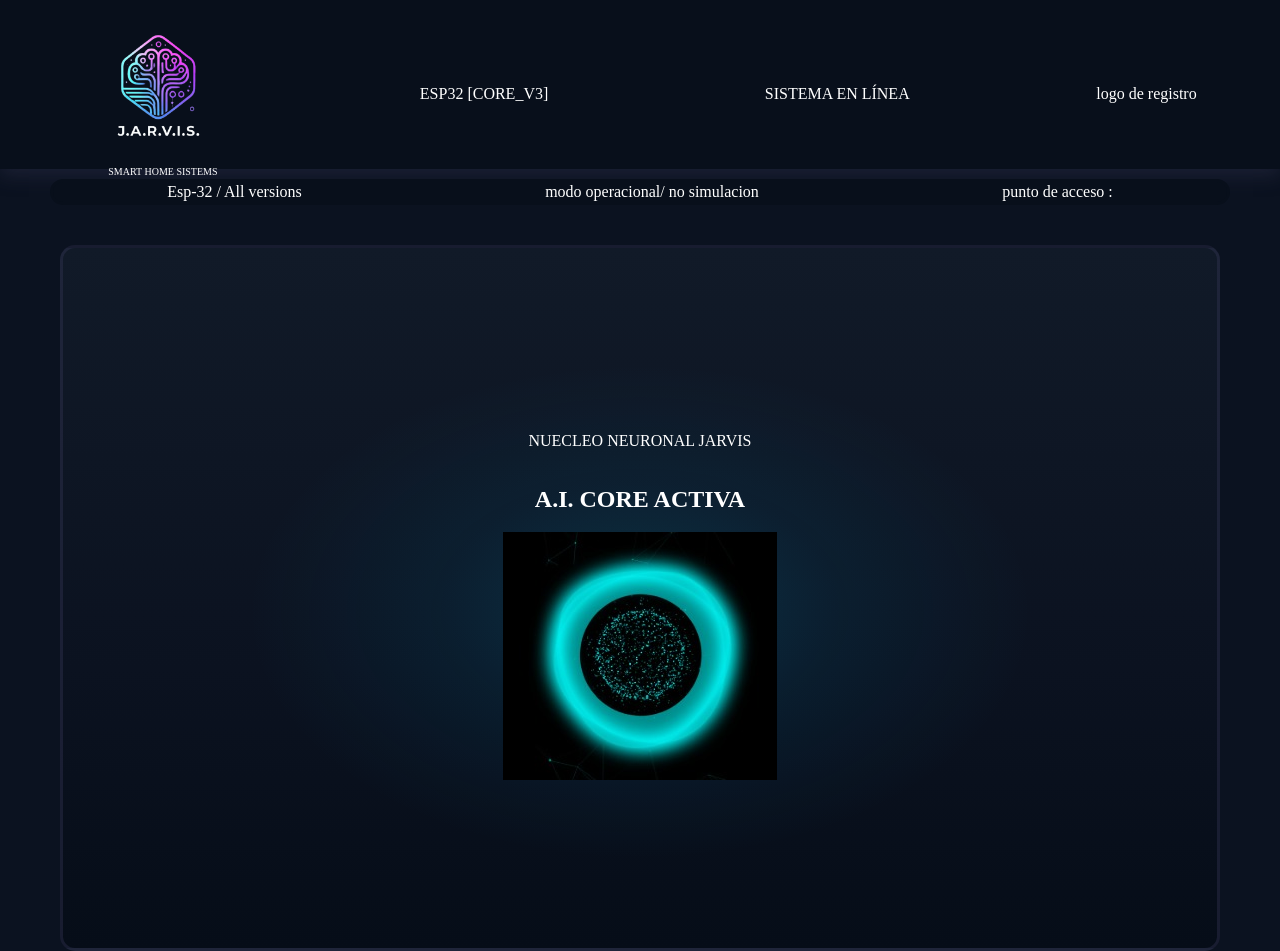
==== interfaz.html @ 3b801b00 "version_2.1.0_joan" ====
<!DOCTYPE html>
<html lang="es">
<head>
    <meta charset="UTF-8">
    <meta name="viewport" content="width=, initial-scale=1.0">
    <link rel="stylesheet" href="estilos_interfaz.css">
    <title>J.A.R.V.I.S</title>
</head>
<body>
    <main class="principal">
        <div class="logos">
            <img src="imagenes/Gemini_Generated_Image_ahskaaahskaaahsk-removebg-preview.png" alt="logo">
            <p>SMART HOME SISTEMS</p>
        </div>
        
        <!-- Indicador ESP32 -->
        <div class="esp32-badge">
        <span>ESP32 [CORE_V3]</span>
        <span class="status-dot"></span>
        </div>

        <!-- Estado del sistema -->
        <div class="system-status">
        <span class="status-dot"></span>
        <span>SISTEMA EN LÍNEA</span>
        </div>
        
        <!-- logo de registro -->
        <p>logo de registro</p>
    </main>
    <div class="sobre-sombra"></div>
    <section class="bar-status">
        <p>Esp-32 / All versions</p>
        <p>modo operacional/ no simulacion </p>
        <p>punto de acceso :</p>
    </section>
    <section class="modelo-jarvis">
        <p>NUECLEO NEURONAL JARVIS </p>
        <h1>A.I. CORE ACTIVA</h1>
        <img src="imagenes/logo-IA.png" alt="interfaz">
    </section>

</body>
</html>
---- estilos_interfaz.css ----
body{
    background-color: #0B1220;
    color:white;
    margin: 0;
}

/* estilos main */

.principal{
    display: flex;
    flex-direction: row;
    align-items: center;
    gap: 20px;
    justify-content: space-around;
    background-color: #080F1B;
    padding-top: 19px ;
    box-shadow: 0 6px 18px rgba(59, 59, 93, 0.35);
    height: 150px;
}

.logos img{
    width: 150px;
    height: 150px;
}
.logos p{
    margin: 0;
    font-size: 10px;
    margin-top: -21;
    margin-left: 25px;
}
.esp32-badge,
.system-status{
    display: flex;
    align-items: center;
    gap: 15px;
    position: relative;
}

.bar-status{
    display: flex;
    flex-direction: row;
    align-items: center;
    gap: 15px;
    justify-content: space-around;
    background-color: #080F1B;
    border: solid #080F1B;
    border-radius: 15px;
    height: 20px;
    margin-left: 50px;
    margin-right: 50px;
    margin-top: 10px;
}

.modelo-jarvis{
    border: solid rgba(59, 59, 93, 0.35);
    border-radius: 15px ;
    border-width: 3px;
    height: 700px;
    margin-left: 60px;
    margin-right: 60px;
    margin-top: 40px;
    display: flex;
    flex-direction: column;
    align-content: center;
    align-items: center;
    justify-content: center;
   background:
  radial-gradient(
    ellipse at 50% 52%,
    rgba(0, 210, 255, 0.16) 0%,
    rgba(0, 150, 200, 0.08) 25%,
    transparent 48%
  ),
  linear-gradient(
    180deg,
    #111a28 0%,
    #0b1220 60%,
    #060d18 100%
  );
}
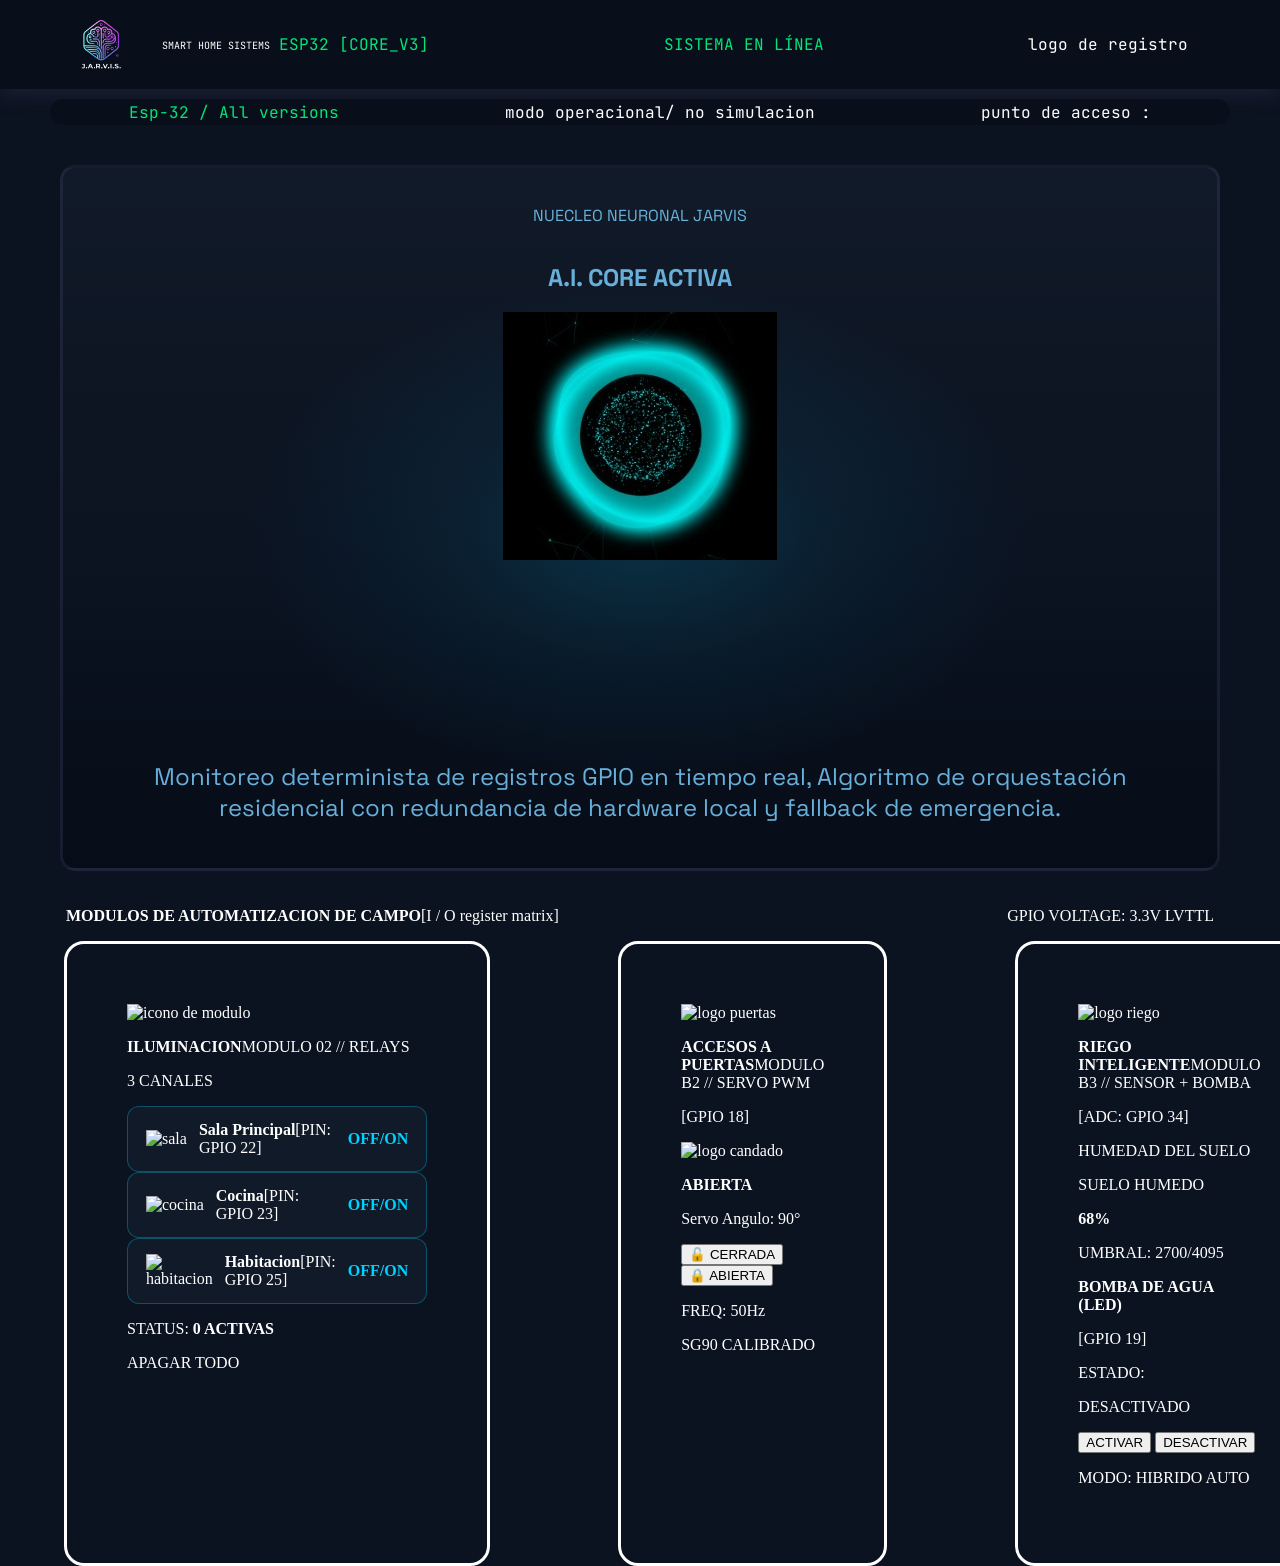
==== commit 12387831: "Merge branch 'McLovin023:main' into main" ====
--- a/interfaz.html
+++ b/interfaz.html
@@ -3,6 +3,9 @@
 <head>
     <meta charset="UTF-8">
     <meta name="viewport" content="width=, initial-scale=1.0">
+    <link rel="preconnect" href="https://fonts.googleapis.com">
+    <link rel="preconnect" href="https://fonts.gstatic.com" crossorigin>
+    <link href="https://fonts.googleapis.com/css2?family=JetBrains+Mono:ital,wght@0,100..800;1,100..800&family=Space+Grotesk:wght@300..700&display=swap" rel="stylesheet">
     <link rel="stylesheet" href="estilos_interfaz.css">
     <title>J.A.R.V.I.S</title>
 </head>
@@ -30,7 +33,7 @@
     </main>
     <div class="sobre-sombra"></div>
     <section class="bar-status">
-        <p>Esp-32 / All versions</p>
+        <p class="nombre">Esp-32 / All versions</p>
         <p>modo operacional/ no simulacion </p>
         <p>punto de acceso :</p>
     </section>
@@ -38,7 +41,101 @@
         <p>NUECLEO NEURONAL JARVIS </p>
         <h1>A.I. CORE ACTIVA</h1>
         <img src="imagenes/logo-IA.png" alt="interfaz">
+        <p class="texto_inferior">Monitoreo determinista de registros GPIO en tiempo real, Algoritmo de orquestación residencial con redundancia de hardware local y fallback de emergencia.</p>
     </section>
-
+    <div Class="modulos">
+        <p><strong>MODULOS DE AUTOMATIZACION DE CAMPO</strong>[I / O register matrix]</p>
+        <p>GPIO VOLTAGE: 3.3V LVTTL</p>
+    </div>
+    <section class="indicadores">
+        <article class="modulo-iluminacion">
+            <img src="" alt="icono de modulo">
+            <p><strong>ILUMINACION</strong>MODULO 02 // RELAYS</p>
+            <div> <P>3 CANALES</P></div>
+            <div class="contenedor-partes-casa">
+                <button class="partes-casa" type="button" aria-pressed="false">
+                    <img src="" alt="sala">
+                    <p><strong>Sala Principal</strong>[PIN: GPIO 22]</p>
+                    <span>OFF/ON</span>
+                </button>
+                <button class="partes-casa" type="button" aria-pressed="false">
+                    <img src="" alt="cocina">
+                    <p><strong>Cocina</strong>[PIN: GPIO 23]</p>
+                    <span>OFF/ON</span>
+                </button>
+                <button class="partes-casa" type="button" aria-pressed="false">
+                    <img src="" alt="habitacion">
+                    <p><strong>Habitacion</strong>[PIN: GPIO 25]</p>
+                    <span>OFF/ON</span>
+                </button>
+            </div>
+            <p>STATUS: <strong>0 ACTIVAS</strong></p>
+            <p>APAGAR TODO</p>
+        </article>
+        <article class="modulo-iluminacion">
+            <img src="" alt="logo puertas">
+            <p><strong>ACCESOS A PUERTAS</strong>MODULO B2 // SERVO PWM</p>
+            <div><P>[GPIO 18]</P></div>
+            <div class = "candado">
+                <img class="logo-candado" src="" alt="logo candado">
+                <p class="indicador"><strong>ABIERTA</strong></p>
+                <p>Servo Angulo: 90°</p>
+            </div>
+            <button>🔓 CERRADA</button>
+            <button>🔒 ABIERTA</button>
+            <p>FREQ: 50Hz</p>
+            <p>SG90 CALIBRADO</p>
+        </article>
+        <article class="modulo-iluminacion">
+            <img src="" alt="logo riego">
+            <p><strong>RIEGO INTELIGENTE</strong>MODULO B3 // SENSOR + BOMBA</p>
+            <div><P>[ADC: GPIO 34]</P></div>
+            <div>
+                <p>HUMEDAD DEL SUELO</p>
+                <div><p>SUELO HUMEDO</p></div>
+                <p class="porcentaje"><strong>68%</strong></p>
+                <p>UMBRAL: 2700/4095</p>
+                <div class="barra" role="progressbar"
+                    aria-valuemin="0" aria-valuemax="100" aria-valuenow="65">
+                    <div class="relleno" id="relleno"></div>
+                </div>
+            </div>
+            <div>
+                <p><strong>BOMBA DE AGUA (LED)</strong></p>
+                <p>[GPIO 19]</p>
+                <p>ESTADO:</p>
+                <p>DESACTIVADO</p>
+                <button>ACTIVAR</button>
+                <button>DESACTIVAR</button>
+            </div>
+            <p>MODO: HIBRIDO AUTO</p>
+        </article>
+        <article class="modulo-iluminacion">
+            <img src="" alt="logo telemtria">
+            <p><strong>TELEMETRIA GLOBAL</strong>MODULO D4 // DIAGNOSTICO</p>
+            <div class="TELEMETRIA">
+                <p>ESP32 HARDWARE</p>
+                <p>🛜 CONECTADO</p>
+            </div>
+            <div class="TELEMETRIA">
+                <p>ILUMINACION</p>
+                <p>0 LUCES ON</p>
+            </div>
+            <div class="TELEMETRIA">
+                <p>ABIERTA</p>
+                <p>ABIERTA (90°)</p>
+            </div>
+            <div class="TELEMETRIA">
+                <p>BOMBA DE RIEGO</p>
+                <p>EN ESPERA</p>
+            </div>
+            <div class="TELEMETRIA">
+                <p>TENSION LOGICA</p>
+                <p>3.30 VDC</p>
+            </div>
+            <p>STABLE</p>
+        </article>
+    </section>
+ 
 </body>
-</html>+</html>
--- a/estilos_interfaz.css
+++ b/estilos_interfaz.css
@@ -1,3 +1,18 @@
+
+.space-grotesk {
+  font-family: "Space Grotesk", sans-serif;
+  font-optical-sizing: auto;
+  font-weight: weight;
+  font-style: normal;
+}
+
+.jetbrains-mono {
+  font-family: "JetBrains Mono", monospace;
+  font-optical-sizing: auto;
+  font-weight: weight;
+  font-style: normal;
+}
+
 body{
     background-color: #0B1220;
     color:white;
@@ -13,20 +28,29 @@
     gap: 20px;
     justify-content: space-around;
     background-color: #080F1B;
-    padding-top: 19px ;
     box-shadow: 0 6px 18px rgba(59, 59, 93, 0.35);
-    height: 150px;
+    height: 89px;
+    font-family: "JetBrains Mono", monospace;
 }
-
+.logos {
+    display:flex;
+}
 .logos img{
-    width: 150px;
-    height: 150px;
+    width: 72px;
+    height: 72px;
+    margin-left: -27px;
 }
 .logos p{
-    margin: 0;
     font-size: 10px;
-    margin-top: -21;
+    margin-top: 30px;
     margin-left: 25px;
+}
+.esp32-badge{
+    color: #02E677;
+    margin-left: -195px;
+}
+.system-status{
+    color: #02E677;
 }
 .esp32-badge,
 .system-status{
@@ -49,6 +73,10 @@
     margin-left: 50px;
     margin-right: 50px;
     margin-top: 10px;
+    font-family: "JetBrains Mono", monospace;
+}
+.nombre{
+    color: #02E677;
 }
 
 .modelo-jarvis{
@@ -64,6 +92,8 @@
     align-content: center;
     align-items: center;
     justify-content: center;
+    font-family: "Space Grotesk", sans-serif;
+    color: #67B0DB;
    background:
   radial-gradient(
     ellipse at 50% 52%,
@@ -77,4 +107,62 @@
     #0b1220 60%,
     #060d18 100%
   );
+}
+.texto_inferior{
+    font-size: 24px;
+    text-align: center;
+    margin-top: 201px;
+    margin-left: 79px;
+    margin-right: 79px
+} 
+
+.modulos{
+    display: flex;
+    flex-direction: row;
+    justify-content: space-between;
+    margin-top: 20px;
+    margin-left: 66px;
+    margin-right: 66px;
+}
+
+.indicadores{
+    display: flex;
+    flex-direction: row;
+    gap: ;
+}
+
+/* Controles de iluminación por espacio */
+.modulo-iluminacion{
+    border: solid;
+    padding: 60px;
+    margin-left: 64px;
+    margin-right: 64px;
+    border-radius: 20px;
+}
+.partes-casa{
+    display: flex;
+    align-items: center;
+    gap: 12px;
+    width: 100%;
+    padding: 14px 18px;
+    border: 1px solid rgba(0, 210, 255, 0.3);
+    border-radius: 12px;
+    background-color: #111a28;
+    color: white;
+    font: inherit;
+    text-align: left;
+    cursor: pointer;
+}
+.partes-casa:hover,
+.partes-casa:focus-visible{
+    border-color: #00d2ff;
+    outline: none;
+}
+.partes-casa p{
+    flex: 1;
+    margin: 0;
+}
+.partes-casa span{
+    color: #00d2ff;
+    font-weight: 700;
 }
